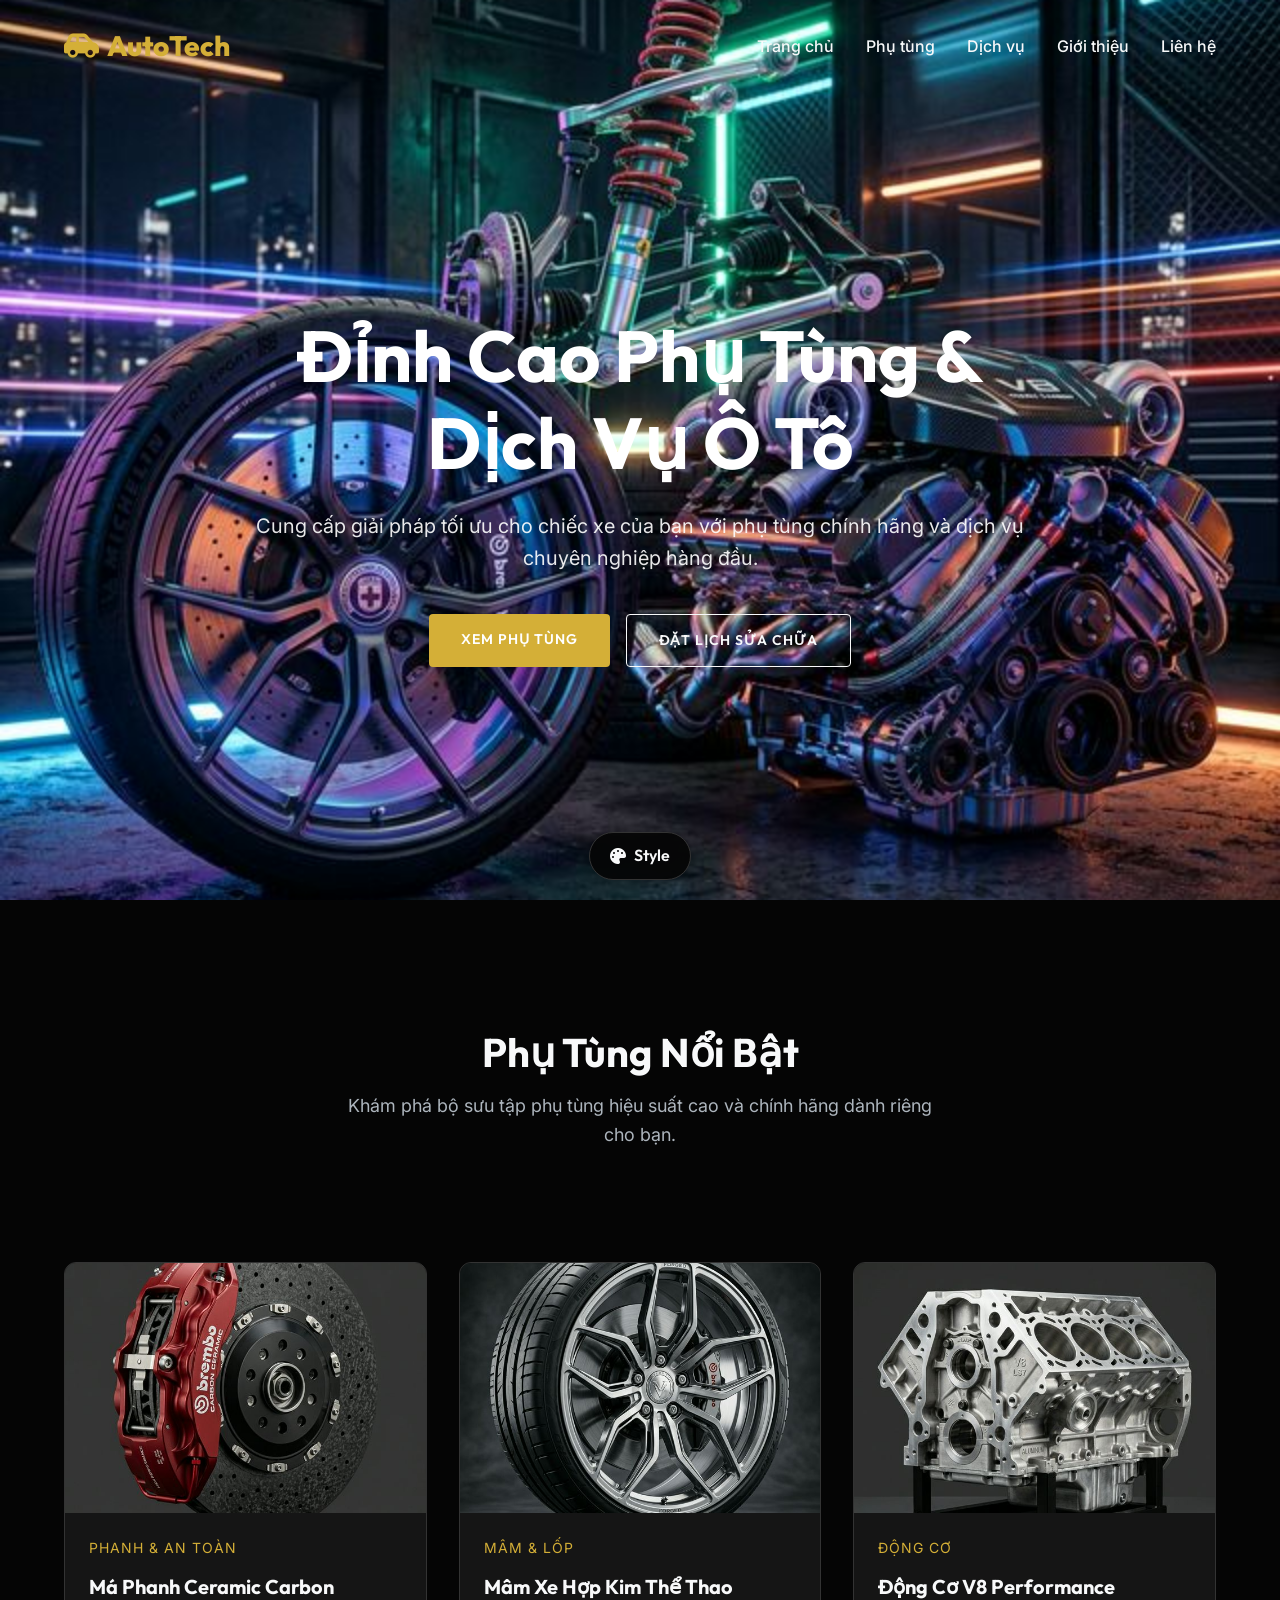
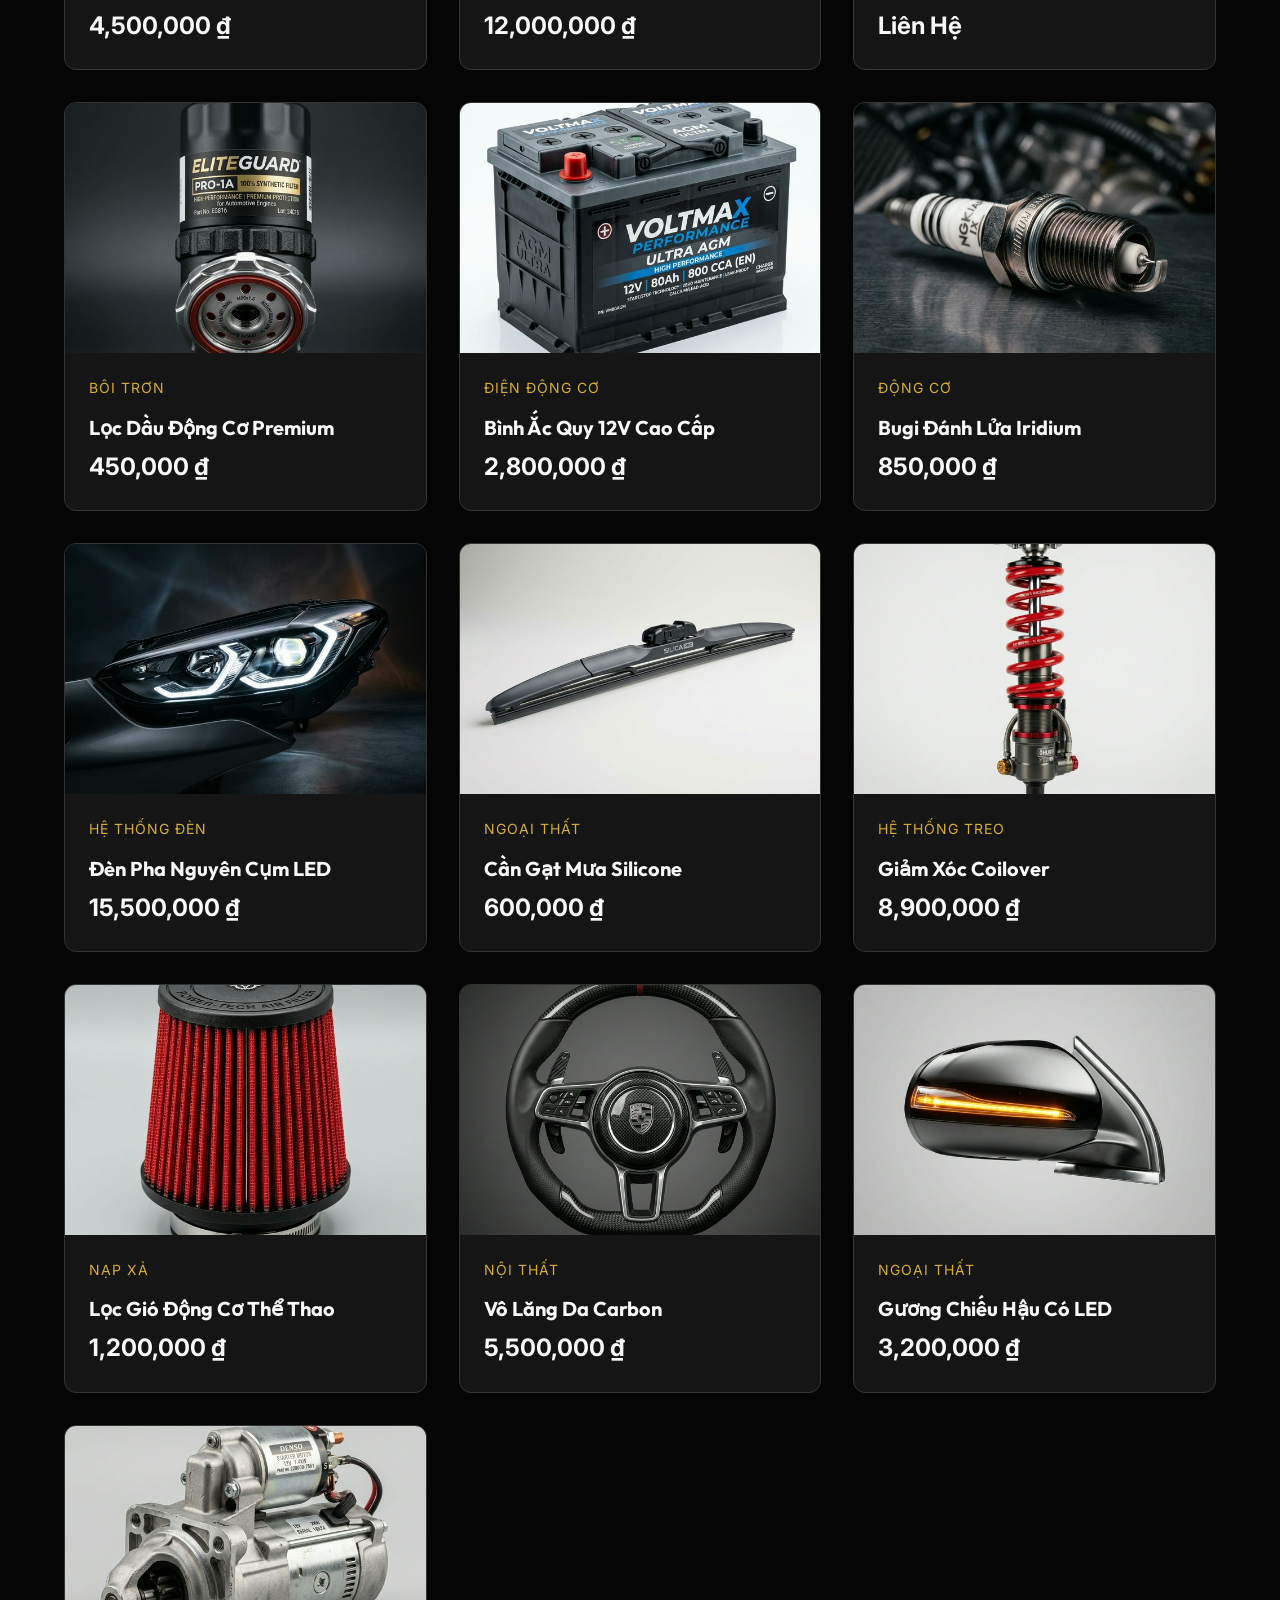
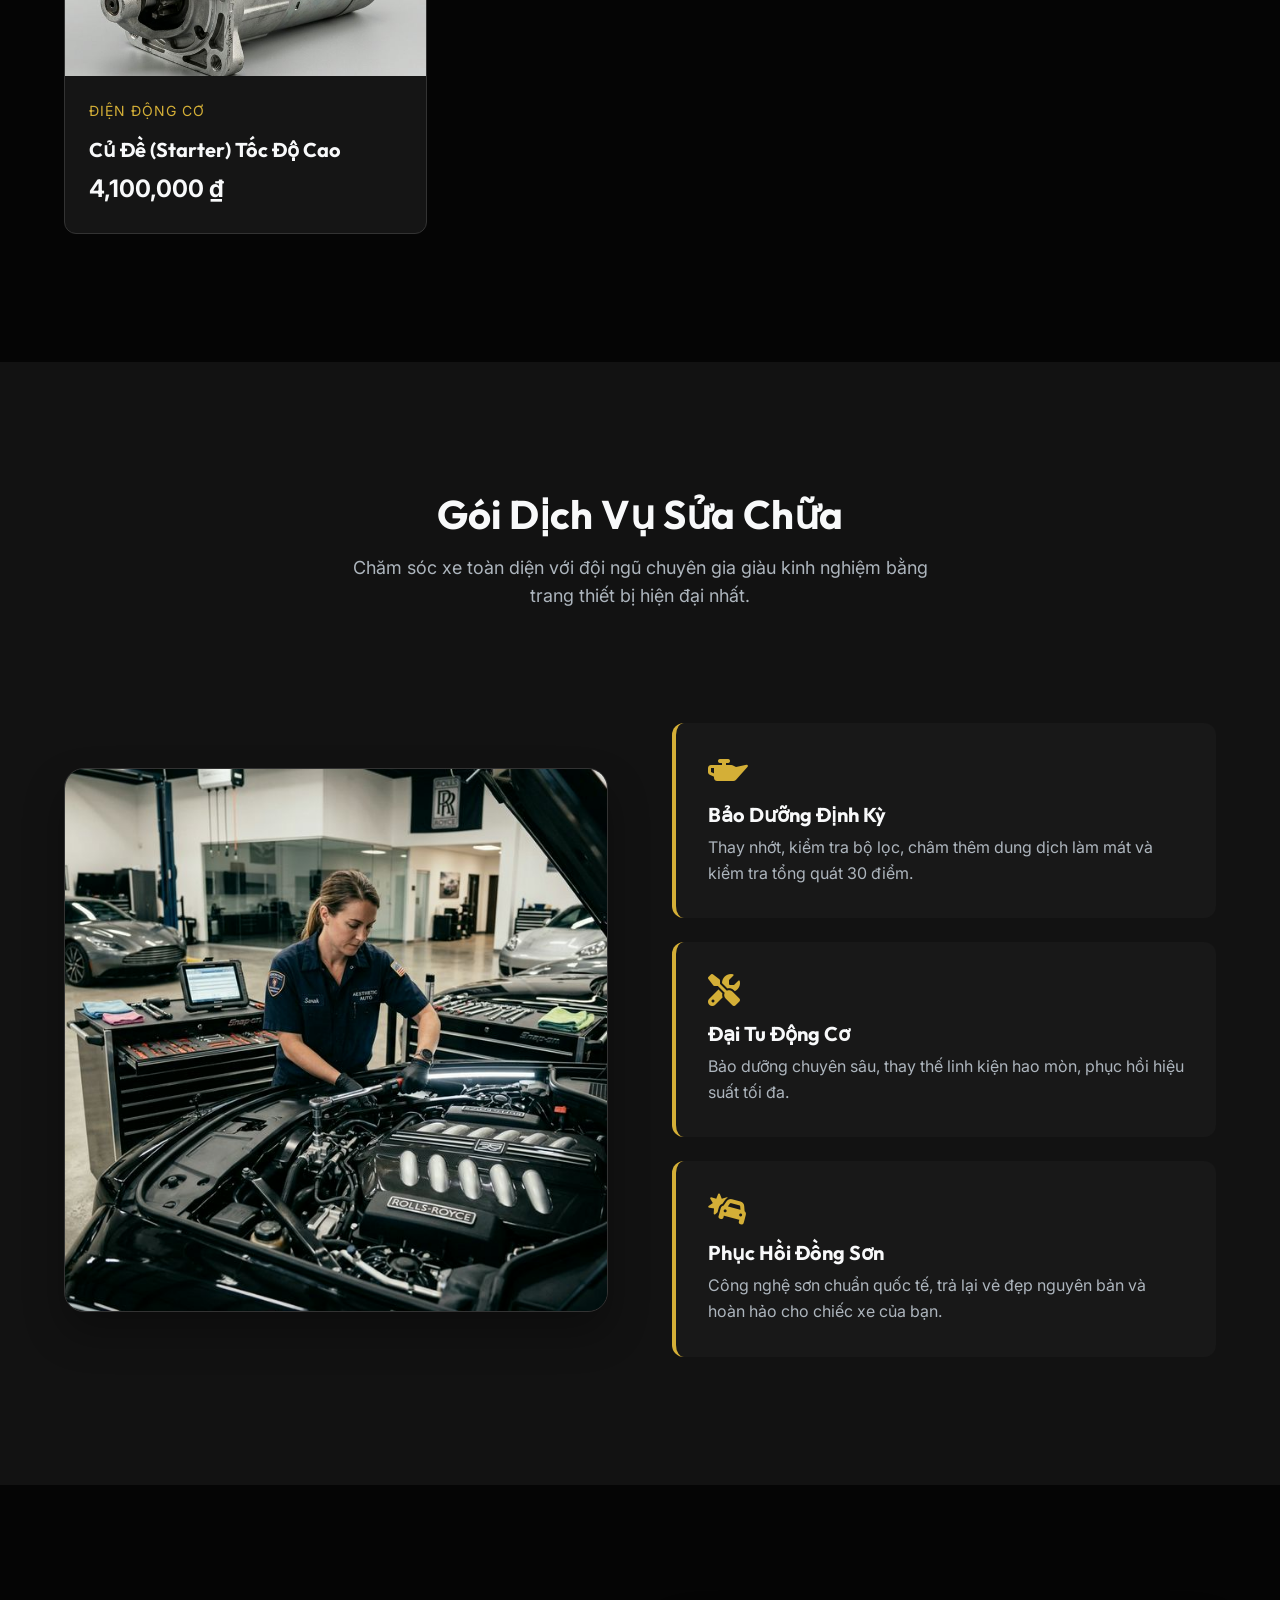
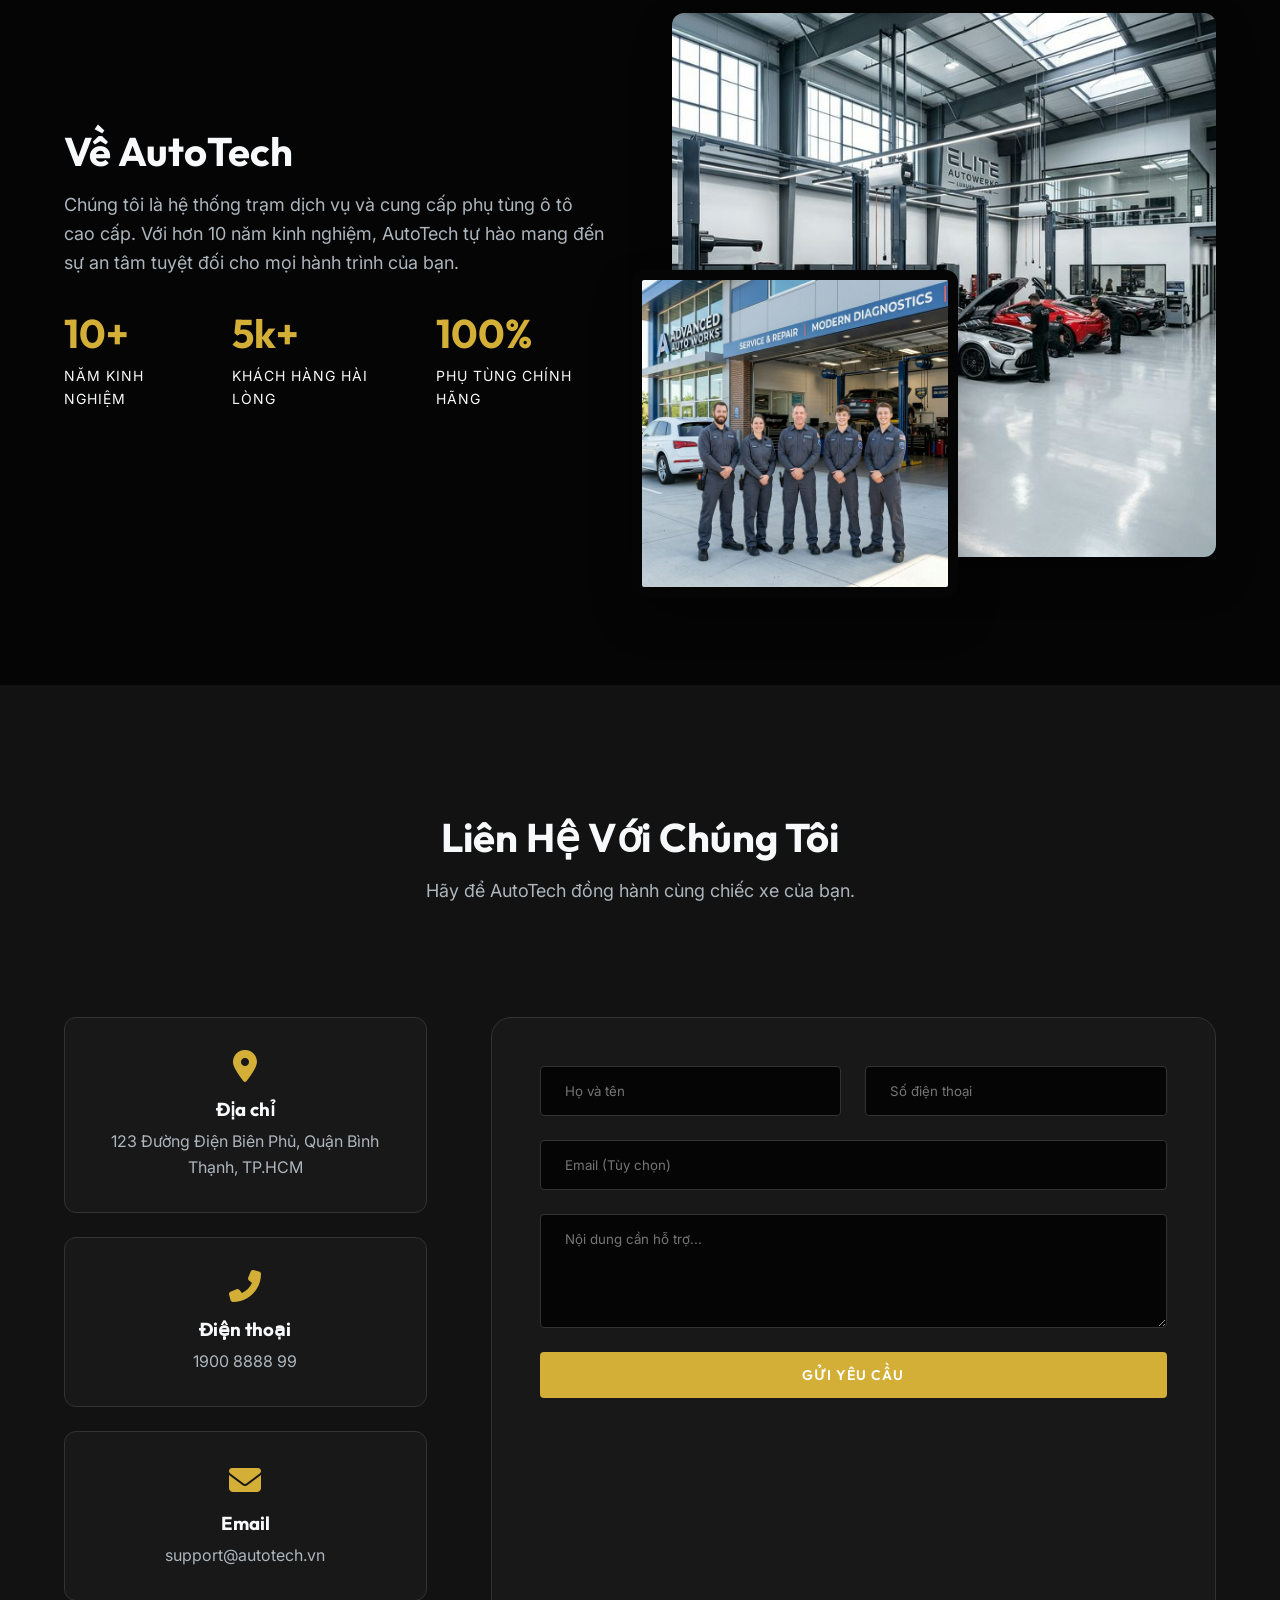
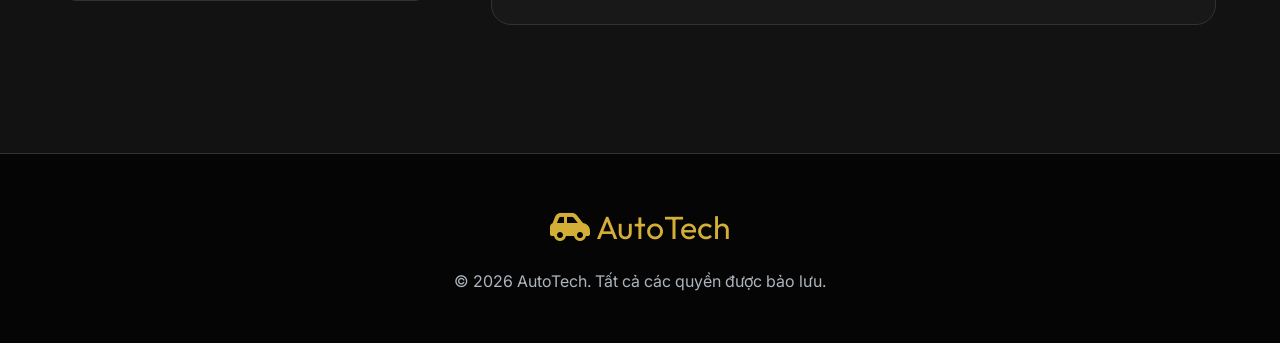
==== index.html @ e9d88c74 "base" ====
<!DOCTYPE html>
<html lang="vi">
<head>
  <meta charset="UTF-8" />
  <meta name="viewport" content="width=device-width, initial-scale=1.0" />
  <title>AutoTech - Phụ Tùng & Dịch Vụ Ô Tô Premium</title>
  <meta name="description" content="Chuyên cung cấp phụ tùng ô tô chính hãng và dịch vụ bảo dưỡng sửa chữa chuyên nghiệp. Trải nghiệm dịch vụ đẳng cấp." />
  <link rel="preconnect" href="https://fonts.googleapis.com">
  <link rel="preconnect" href="https://fonts.gstatic.com" crossorigin>
  <link href="https://fonts.googleapis.com/css2?family=Inter:wght@300;400;500;600;700&family=Outfit:wght@400;600;800&family=Roboto+Mono:wght@400;700&display=swap" rel="stylesheet">
  <link rel="stylesheet" href="styles.css" />
  <link rel="stylesheet" href="https://cdnjs.cloudflare.com/ajax/libs/font-awesome/6.4.0/css/all.min.css" />
</head>
<body class="theme-dark-luxury">
  
  <!-- Navigation -->
  <nav class="navbar" id="navbar">
    <div class="container nav-container">
      <a href="#" class="logo">
        <i class="fa-solid fa-car-side"></i> AutoTech
      </a>
      <ul class="nav-links">
        <li><a href="#home">Trang chủ</a></li>
        <li><a href="#products">Phụ tùng</a></li>
        <li><a href="#services">Dịch vụ</a></li>
        <li><a href="#about">Giới thiệu</a></li>
        <li><a href="#contact">Liên hệ</a></li>
      </ul>
      <div class="hamburger">
        <i class="fas fa-bars"></i>
      </div>
    </div>
  </nav>

  <!-- Hero Section -->
  <header class="hero" id="home">
    <div class="hero-bg">
      <img src="images/banner.png" alt="Auto parts banner" />
      <div class="hero-overlay"></div>
    </div>
    <div class="container hero-content">
      <h1 class="animate-up">Đỉnh Cao Phụ Tùng & Dịch Vụ Ô Tô</h1>
      <p class="animate-up delay-1">Cung cấp giải pháp tối ưu cho chiếc xe của bạn với phụ tùng chính hãng và dịch vụ chuyên nghiệp hàng đầu.</p>
      <div class="hero-buttons animate-up delay-2">
        <a href="#products" class="btn btn-primary">Xem Phụ Tùng</a>
        <a href="#services" class="btn btn-outline">đặt lịch sửa chữa</a>
      </div>
    </div>
  </header>

  <!-- Products Section -->
  <section class="products-section" id="products">
    <div class="container">
      <div class="section-header">
        <h2 class="section-title">Phụ Tùng Nổi Bật</h2>
        <p class="section-subtitle">Khám phá bộ sưu tập phụ tùng hiệu suất cao và chính hãng dành riêng cho bạn.</p>
      </div>
      
      <div class="product-grid" id="productGrid">
        <!-- Injected via JS -->
      </div>
    </div>
  </section>

  <!-- Services Section -->
  <section class="services-section" id="services">
    <div class="container">
      <div class="section-header">
        <h2 class="section-title">Gói Dịch Vụ Sửa Chữa</h2>
        <p class="section-subtitle">Chăm sóc xe toàn diện với đội ngũ chuyên gia giàu kinh nghiệm bằng trang thiết bị hiện đại nhất.</p>
      </div>

      <div class="services-wrapper">
        <div class="services-image">
          <img src="images/service.png" alt="Car Repair Service" />
        </div>
        <div class="services-list" id="servicesList">
          <!-- Injected via JS -->
        </div>
      </div>
    </div>
  </section>

  <!-- About Section -->
  <section class="about-section" id="about">
    <div class="container">
      <div class="about-grid">
        <div class="about-content">
          <h2 class="section-title">Về AutoTech</h2>
          <p>Chúng tôi là hệ thống trạm dịch vụ và cung cấp phụ tùng ô tô cao cấp. Với hơn 10 năm kinh nghiệm, AutoTech tự hào mang đến sự an tâm tuyệt đối cho mọi hành trình của bạn.</p>
          <div class="stats">
            <div class="stat-item">
              <h3>10+</h3>
              <p>Năm kinh nghiệm</p>
            </div>
            <div class="stat-item">
              <h3>5k+</h3>
              <p>Khách hàng hài lòng</p>
            </div>
            <div class="stat-item">
              <h3>100%</h3>
              <p>Phụ tùng chính hãng</p>
            </div>
          </div>
        </div>
        <div class="about-images">
          <img src="images/garage.png" alt="Garage Image" class="about-img main-img" />
          <img src="images/mechanics.png" alt="Mechanics" class="about-img float-img" />
        </div>
      </div>
    </div>
  </section>

  <!-- Contact Section -->
  <section class="contact-section" id="contact">
    <div class="container">
      <div class="section-header">
        <h2 class="section-title">Liên Hệ Với Chúng Tôi</h2>
        <p class="section-subtitle">Hãy để AutoTech đồng hành cùng chiếc xe của bạn.</p>
      </div>
      
      <div class="contact-grid">
        <div class="contact-info">
          <div class="contact-card">
            <i class="fas fa-map-marker-alt"></i>
            <h3>Địa chỉ</h3>
            <p>123 Đường Điện Biên Phủ, Quận Bình Thạnh, TP.HCM</p>
          </div>
          <div class="contact-card">
            <i class="fas fa-phone-alt"></i>
            <h3>Điện thoại</h3>
            <p>1900 8888 99</p>
          </div>
          <div class="contact-card">
            <i class="fas fa-envelope"></i>
            <h3>Email</h3>
            <p>support@autotech.vn</p>
          </div>
        </div>
        
        <form class="contact-form">
          <div class="input-group">
            <input type="text" placeholder="Họ và tên" required />
            <input type="tel" placeholder="Số điện thoại" required />
          </div>
          <input type="email" placeholder="Email (Tùy chọn)" />
          <textarea placeholder="Nội dung cần hỗ trợ..." rows="5" required></textarea>
          <button type="submit" class="btn btn-primary btn-block">Gửi Yêu Cầu</button>
        </form>
      </div>
    </div>
  </section>

  <!-- Footer -->
  <footer>
    <div class="container footer-content">
      <div class="footer-logo">
        <i class="fa-solid fa-car-side"></i> AutoTech
      </div>
      <p>&copy; 2026 AutoTech. Tất cả các quyền được bảo lưu.</p>
    </div>
  </footer>

  <!-- Style Switcher (Bottom Center) -->
  <div class="style-switcher-wrapper">
    <div class="style-switcher-toggle" id="switcherToggle">
      <i class="fas fa-palette"></i> Style
    </div>
    <div class="style-switcher-panel" id="switcherPanel">
      <h3>Chọn Theme (UI/UX)</h3>
      <div class="theme-options">
        <button class="theme-btn active" data-theme="theme-dark-luxury">
          <span class="color-dot" style="background:#0a0a0a; border: 2px solid #d4af37"></span>
          Dark Luxury
        </button>
        <button class="theme-btn" data-theme="theme-fresh-modern">
          <span class="color-dot" style="background:#ffffff; border: 2px solid #2563eb"></span>
          Fresh Modern
        </button>
        <button class="theme-btn" data-theme="theme-racing-red">
          <span class="color-dot" style="background:#18181b; border: 2px solid #ef4444"></span>
          Racing Red
        </button>
        <button class="theme-btn" data-theme="theme-ocean-depth">
          <span class="color-dot" style="background:#0f172a; border: 2px solid #06b6d4"></span>
          Ocean Depth
        </button>
        <button class="theme-btn" data-theme="theme-industrial">
          <span class="color-dot" style="background:#1f1e1d; border: 2px solid #f97316"></span>
          Industrial
        </button>
      </div>
    </div>
  </div>

  <script src="main.js"></script>
</body>
</html>
---- styles.css ----
/* CSS Variables & Theming */
:root {
  /* Default: Dark Luxury */
  --bg-primary: #050505;
  --bg-secondary: #121212;
  --text-primary: #f8f9fa;
  --text-secondary: #adb5bd;
  --accent-color: #d4af37; /* Gold */
  --accent-hover: #b38f20;
  --card-bg: rgba(25, 25, 25, 0.8);
  --border-color: #333;
  --nav-bg: rgba(5, 5, 5, 0.9);
  --font-heading: 'Outfit', sans-serif;
  --font-body: 'Inter', sans-serif;
  --radius-sm: 4px;
  --radius-md: 12px;
  --radius-lg: 20px;
  --hero-overlay: rgba(0,0,0,0.7);
  --layout-style: 'classic';
}

/* Theme 2: Fresh Modern */
.theme-fresh-modern {
  --bg-primary: #f8fafc;
  --bg-secondary: #ffffff;
  --text-primary: #0f172a;
  --text-secondary: #475569;
  --accent-color: #2563eb;
  --accent-hover: #1d4ed8;
  --card-bg: #ffffff;
  --border-color: #e2e8f0;
  --nav-bg: rgba(255, 255, 255, 0.95);
  --font-heading: 'Inter', sans-serif;
  --hero-overlay: rgba(255, 255, 255, 0.3);
  --radius-sm: 8px;
  --radius-md: 16px;
  --radius-lg: 30px;
  --layout-style: 'soft';
}
.theme-fresh-modern .hero-bg img { filter: brightness(0.8); }
.theme-fresh-modern h1, .theme-fresh-modern .hero p { color: #fff; text-shadow: 0 2px 10px rgba(0,0,0,0.5); }

/* Theme 3: Racing Red */
.theme-racing-red {
  --bg-primary: #09090b;
  --bg-secondary: #18181b;
  --text-primary: #ffffff;
  --text-secondary: #a1a1aa;
  --accent-color: #ef4444;
  --accent-hover: #dc2626;
  --card-bg: #27272a;
  --border-color: #ef4444;
  --nav-bg: rgba(9, 9, 11, 0.9);
  --font-heading: 'Roboto Mono', monospace;
  --hero-overlay: rgba(9,9,11,0.85);
  --radius-sm: 0px;
  --radius-md: 0px;
  --radius-lg: 0px;
  --layout-style: 'sharp';
}

/* Theme 4: Ocean Depth */
.theme-ocean-depth {
  --bg-primary: #020617;
  --bg-secondary: #0f172a;
  --text-primary: #f8fafc;
  --text-secondary: #94a3b8;
  --accent-color: #06b6d4;
  --accent-hover: #0891b2;
  --card-bg: rgba(15, 23, 42, 0.8);
  --border-color: #1e293b;
  --nav-bg: rgba(2, 6, 23, 0.9);
  --font-heading: 'Outfit', sans-serif;
  --hero-overlay: rgba(2,6,23,0.7);
  --radius-sm: 10px;
  --radius-md: 24px;
  --radius-lg: 40px;
  --layout-style: 'fluid';
}

/* Theme 5: Industrial Grunge */
.theme-industrial {
  --bg-primary: #1c1917;
  --bg-secondary: #292524;
  --text-primary: #fafaf9;
  --text-secondary: #a8a29e;
  --accent-color: #f97316;
  --accent-hover: #ea580c;
  --card-bg: #44403c;
  --border-color: #78716c;
  --nav-bg: rgba(28, 25, 23, 0.9);
  --font-heading: 'Inter', sans-serif;
  --hero-overlay: rgba(28, 25, 23, 0.8);
  --radius-sm: 2px;
  --radius-md: 4px;
  --radius-lg: 8px;
  --layout-style: 'blocky';
}

/* Global Reset */
* {
  margin: 0;
  padding: 0;
  box-sizing: border-box;
}

html {
  scroll-behavior: smooth;
}

body {
  font-family: var(--font-body);
  background-color: var(--bg-primary);
  color: var(--text-primary);
  line-height: 1.6;
  transition: background-color 0.4s ease, color 0.4s ease;
  overflow-x: hidden;
}

h1, h2, h3, h4, h5, h6 {
  font-family: var(--font-heading);
  font-weight: 700;
  line-height: 1.2;
}

a {
  text-decoration: none;
  color: inherit;
}

img {
  max-width: 100%;
  height: auto;
  display: block;
}

.container {
  width: 90%;
  max-width: 1200px;
  margin: 0 auto;
}

/* Typography Utility */
.section-title {
  font-size: 2.5rem;
  margin-bottom: 1rem;
  color: var(--text-primary);
  text-transform: capitalize;
}

.section-subtitle {
  font-size: 1.125rem;
  color: var(--text-secondary);
  max-width: 600px;
  margin-bottom: 3rem;
}

.section-header {
  text-align: center;
  margin-bottom: 4rem;
  display: flex;
  flex-direction: column;
  align-items: center;
}

/* Button Styles */
.btn {
  display: inline-block;
  padding: 0.875rem 2rem;
  border-radius: var(--radius-sm);
  font-weight: 600;
  text-transform: uppercase;
  letter-spacing: 1px;
  cursor: pointer;
  transition: all 0.3s ease;
  font-size: 0.875rem;
  border: none;
  font-family: var(--font-heading);
}

.btn-primary {
  background-color: var(--accent-color);
  color: #fff;
}

.btn-primary:hover {
  background-color: var(--accent-hover);
  transform: translateY(-2px);
  box-shadow: 0 4px 15px rgba(var(--accent-color), 0.4);
}

.btn-outline {
  background-color: transparent;
  color: var(--text-primary);
  border: 1px solid var(--text-primary);
}

.btn-outline:hover {
  background-color: var(--text-primary);
  color: var(--bg-primary);
}

.btn-block {
  width: 100%;
}

/* Navbar */
.navbar {
  position: fixed;
  top: 0;
  left: 0;
  width: 100%;
  padding: 1.5rem 0;
  background-color: transparent;
  transition: all 0.3s ease;
  z-index: 1000;
}

.navbar.scrolled {
  background-color: var(--nav-bg);
  padding: 1rem 0;
  backdrop-filter: blur(10px);
  box-shadow: 0 4px 20px rgba(0, 0, 0, 0.1);
  border-bottom: 1px solid var(--border-color);
}

.nav-container {
  display: flex;
  justify-content: space-between;
  align-items: center;
}

.logo {
  font-size: 1.75rem;
  font-weight: 800;
  font-family: var(--font-heading);
  color: var(--accent-color);
  display: flex;
  align-items: center;
  gap: 0.5rem;
}

.nav-links {
  list-style: none;
  display: flex;
  gap: 2rem;
}

.nav-links a {
  font-weight: 500;
  font-size: 1rem;
  transition: color 0.3s ease;
}

.nav-links a:hover {
  color: var(--accent-color);
}

.hamburger {
  display: none;
  font-size: 1.5rem;
  cursor: pointer;
}

/* Hero Section */
.hero {
  position: relative;
  min-height: 100vh;
  display: flex;
  align-items: center;
  justify-content: center;
  text-align: center;
  padding-top: 80px;
}

.hero-bg {
  position: absolute;
  top: 0;
  left: 0;
  width: 100%;
  height: 100%;
  z-index: -2;
}

.hero-bg img {
  width: 100%;
  height: 100%;
  object-fit: cover;
  object-position: center;
}

.hero-overlay {
  position: absolute;
  top: 0;
  left: 0;
  width: 100%;
  height: 100%;
  background: var(--hero-overlay);
  z-index: -1;
  transition: background 0.4s ease;
}

.hero-content {
  max-width: 800px;
  z-index: 1;
}

.hero h1 {
  font-size: 4.5rem;
  margin-bottom: 1.5rem;
  color: #fff;
}

.hero p {
  font-size: 1.25rem;
  color: rgba(255, 255, 255, 0.9);
  margin-bottom: 2.5rem;
}

.hero-buttons {
  display: flex;
  gap: 1rem;
  justify-content: center;
}

/* Animations */
.animate-up {
  opacity: 0;
  transform: translateY(30px);
  animation: fadeUp 1s cubic-bezier(0.16, 1, 0.3, 1) forwards;
}
.delay-1 { animation-delay: 0.2s; }
.delay-2 { animation-delay: 0.4s; }

@keyframes fadeUp {
  to {
    opacity: 1;
    transform: translateY(0);
  }
}

/* Products Section */
.products-section {
  padding: 8rem 0;
  background-color: var(--bg-primary);
}

.product-grid {
  display: grid;
  grid-template-columns: repeat(auto-fit, minmax(300px, 1fr));
  gap: 2rem;
}

.product-card {
  background-color: var(--card-bg);
  border-radius: var(--radius-md);
  overflow: hidden;
  border: 1px solid var(--border-color);
  transition: transform 0.3s ease, box-shadow 0.3s ease;
  display: flex;
  flex-direction: column;
}

.product-card:hover {
  transform: translateY(-10px);
  box-shadow: 0 15px 30px rgba(0,0,0,0.2);
  border-color: var(--accent-color);
}

.product-img {
  height: 250px;
  width: 100%;
  object-fit: cover;
  transition: transform 0.5s ease;
}

.product-card:hover .product-img {
  transform: scale(1.05);
}

.product-info {
  padding: 1.5rem;
  flex-grow: 1;
  display: flex;
  flex-direction: column;
}

.product-title {
  font-size: 1.25rem;
  margin-bottom: 0.5rem;
}

.product-category {
  font-size: 0.875rem;
  color: var(--accent-color);
  margin-bottom: 1rem;
  text-transform: uppercase;
  letter-spacing: 1px;
}

.product-price {
  font-size: 1.5rem;
  font-weight: 700;
  margin-top: auto;
  color: var(--text-primary);
}

/* Services Section */
.services-section {
  padding: 8rem 0;
  background-color: var(--bg-secondary);
}

.services-wrapper {
  display: grid;
  grid-template-columns: 1fr 1fr;
  gap: 4rem;
  align-items: center;
}

.services-image img {
  border-radius: var(--radius-lg);
  box-shadow: 0 20px 40px rgba(0,0,0,0.3);
  border: 1px solid var(--border-color);
}

.services-list {
  display: flex;
  flex-direction: column;
  gap: 1.5rem;
}

.service-item {
  background-color: var(--card-bg);
  padding: 2rem;
  border-radius: var(--radius-md);
  border-left: 4px solid var(--accent-color);
  transition: all 0.3s ease;
}

.service-item:hover {
  transform: translateX(10px);
  background-color: var(--bg-primary);
}

.service-icon {
  font-size: 2rem;
  color: var(--accent-color);
  margin-bottom: 1rem;
}

.service-title {
  font-size: 1.25rem;
  margin-bottom: 0.5rem;
}

.service-desc {
  color: var(--text-secondary);
}

/* About Section */
.about-section {
  padding: 8rem 0;
  background-color: var(--bg-primary);
}

.about-grid {
  display: grid;
  grid-template-columns: 1fr 1fr;
  gap: 4rem;
  align-items: center;
}

.about-content p {
  color: var(--text-secondary);
  font-size: 1.125rem;
  margin-bottom: 2rem;
}

.stats {
  display: flex;
  gap: 2rem;
}

.stat-item h3 {
  font-size: 2.5rem;
  color: var(--accent-color);
  margin-bottom: 0.5rem;
}

.stat-item p {
  font-size: 0.875rem;
  text-transform: uppercase;
  letter-spacing: 1px;
  color: var(--text-primary);
}

.about-images {
  position: relative;
}

.about-img {
  border-radius: var(--radius-md);
  box-shadow: 0 20px 40px rgba(0,0,0,0.3);
}

.about-images .float-img {
  position: absolute;
  bottom: -40px;
  left: -40px;
  width: 60%;
  border: 10px solid var(--bg-primary);
}

/* Contact Section */
.contact-section {
  padding: 8rem 0;
  background-color: var(--bg-secondary);
}

.contact-grid {
  display: grid;
  grid-template-columns: 1fr 2fr;
  gap: 4rem;
}

.contact-card {
  background-color: var(--card-bg);
  padding: 2rem;
  border-radius: var(--radius-md);
  margin-bottom: 1.5rem;
  text-align: center;
  border: 1px solid var(--border-color);
}

.contact-card i {
  font-size: 2rem;
  color: var(--accent-color);
  margin-bottom: 1rem;
}

.contact-card h3 {
  margin-bottom: 0.5rem;
}

.contact-card p {
  color: var(--text-secondary);
}

.contact-form {
  background-color: var(--card-bg);
  padding: 3rem;
  border-radius: var(--radius-lg);
  border: 1px solid var(--border-color);
  display: flex;
  flex-direction: column;
  gap: 1.5rem;
}

.input-group {
  display: grid;
  grid-template-columns: 1fr 1fr;
  gap: 1.5rem;
}

input, textarea {
  width: 100%;
  padding: 1rem 1.5rem;
  background-color: var(--bg-primary);
  border: 1px solid var(--border-color);
  border-radius: var(--radius-sm);
  color: var(--text-primary);
  font-family: var(--font-body);
  transition: border-color 0.3s ease;
}

input:focus, textarea:focus {
  outline: none;
  border-color: var(--accent-color);
}

/* Footer */
footer {
  background-color: var(--bg-primary);
  border-top: 1px solid var(--border-color);
  padding: 3rem 0;
  text-align: center;
}

.footer-logo {
  font-size: 2rem;
  font-family: var(--font-heading);
  color: var(--accent-color);
  margin-bottom: 1rem;
}

footer p {
  color: var(--text-secondary);
}

/* -----------------------------------
   THEME SPECIFIC DESKTOP LAYOUT MODIFIERS 
------------------------------------ */
@media (min-width: 993px) {
  /* Fresh Modern Layout Modifiers */
  .theme-fresh-modern .about-grid { grid-template-columns: 2fr 3fr; direction: rtl; }
  .theme-fresh-modern .about-content, .theme-fresh-modern .about-images { direction: ltr; }
  .theme-fresh-modern .product-grid { gap: 1rem; }
  .theme-fresh-modern .services-wrapper { grid-template-columns: 3fr 2fr; }

  /* Racing Red Layout Modifiers */
  .theme-racing-red .service-item { transform: skewX(-5deg); border-radius: 0; }
  .theme-racing-red .service-item > * { transform: skewX(5deg); }
  .theme-racing-red .product-grid { grid-template-columns: repeat(auto-fit, minmax(350px, 1fr)); gap: 3rem; }
  .theme-racing-red .services-wrapper { grid-template-columns: 1fr; text-align: center; }
  .theme-racing-red .services-image { margin-top: 2rem; max-width: 700px; margin-inline: auto; order: 2; }
  .theme-racing-red .services-list { order: 1; display: grid; grid-template-columns: 1fr 1fr 1fr; gap: 1rem; }

  /* Ocean Depth Layout Modifiers */
  .theme-ocean-depth .product-grid { display: flex; flex-wrap: wrap; justify-content: center; gap: 2.5rem; }
  .theme-ocean-depth .product-card { width: calc(33.33% - 2rem); min-width: 280px; }
  .theme-ocean-depth .services-wrapper { grid-template-columns: 1fr 2fr; }
  .theme-ocean-depth .about-images .float-img { bottom: -20px; left: -20px; transform: rotate(-8deg) scale(1.1); box-shadow: 0 10px 30px var(--accent-color); }

  /* Industrial Grunge Layout Modifiers */
  .theme-industrial .product-grid { grid-template-columns: repeat(2, 1fr); gap: 2rem; }
  .theme-industrial .product-card { flex-direction: row; align-items: center; border-radius: 0; border: 3px solid var(--border-color); box-shadow: 10px 10px 0 var(--border-color); transform: none !important; }
  .theme-industrial .product-card:hover { box-shadow: 10px 10px 0 var(--accent-color); border-color: var(--accent-color); }
  .theme-industrial .product-img { width: 40%; height: 250px; }
  .theme-industrial .product-info { width: 60%; }
  .theme-industrial .contact-grid { display: flex; flex-direction: column-reverse; gap: 2rem; }
  .theme-industrial .contact-info { display: grid; grid-template-columns: 1fr 1fr 1fr; gap: 1rem; }
  .theme-industrial .contact-card { margin-bottom: 0; }
}

/* Responsive Styles */
@media (max-width: 992px) {
  .hero h1 { font-size: 3.5rem; }
  .services-wrapper, .about-grid, .contact-grid {
    grid-template-columns: 1fr;
    gap: 3rem;
  }
  .input-group {
    grid-template-columns: 1fr;
  }
  .about-images .float-img {
    display: none;
  }
}

@media (max-width: 768px) {
  .nav-links {
    position: absolute;
    top: 100%;
    left: 0;
    width: 100%;
    background-color: var(--nav-bg);
    flex-direction: column;
    padding: 2rem;
    gap: 1.5rem;
    text-align: center;
    clip-path: polygon(0 0, 100% 0, 100% 0, 0 0);
    transition: clip-path 0.4s ease;
  }
  .nav-links.active {
    clip-path: polygon(0 0, 100% 0, 100% 100%, 0 100%);
  }
  .hamburger {
    display: block;
  }
  .hero h1 { font-size: 2.5rem; }
  .hero-buttons { flex-direction: column; }
}

/* Style Switcher UI (Bottom Center) */
.style-switcher-wrapper {
  position: fixed;
  bottom: 20px;
  left: 50%;
  transform: translateX(-50%);
  z-index: 9999;
  display: flex;
  flex-direction: column;
  align-items: center;
}

.style-switcher-toggle {
  background: var(--nav-bg);
  color: var(--text-primary);
  padding: 10px 20px;
  border-radius: 30px;
  border: 1px solid var(--border-color);
  backdrop-filter: blur(10px);
  box-shadow: 0 4px 15px rgba(0,0,0,0.3);
  cursor: pointer;
  font-family: var(--font-heading);
  font-weight: 600;
  display: flex;
  align-items: center;
  gap: 8px;
  transition: all 0.3s;
}

.style-switcher-toggle:hover {
  border-color: var(--accent-color);
}

.style-switcher-panel {
  background: var(--nav-bg);
  border: 1px solid var(--border-color);
  padding: 1.5rem;
  border-radius: var(--radius-md);
  margin-bottom: 10px;
  backdrop-filter: blur(10px);
  box-shadow: 0 10px 30px rgba(0,0,0,0.5);
  display: none;
  opacity: 0;
  transform: translateY(20px);
  transition: all 0.3s ease;
  width: max-content;
}

.style-switcher-panel.show {
  display: block;
  opacity: 1;
  transform: translateY(0);
}

.style-switcher-panel h3 {
  font-size: 1.1rem;
  margin-bottom: 1rem;
  text-align: center;
}

.theme-options {
  display: flex;
  gap: 10px;
}

.theme-btn {
  background: var(--card-bg);
  border: 1px solid var(--border-color);
  color: var(--text-primary);
  padding: 10px 15px;
  border-radius: var(--radius-sm);
  cursor: pointer;
  display: flex;
  flex-direction: column;
  align-items: center;
  gap: 5px;
  font-size: 0.8rem;
  transition: all 0.3s;
}

.theme-btn:hover, .theme-btn.active {
  border-color: var(--accent-color);
  transform: translateY(-2px);
}

.color-dot {
  width: 24px;
  height: 24px;
  border-radius: 50%;
  display: block;
}
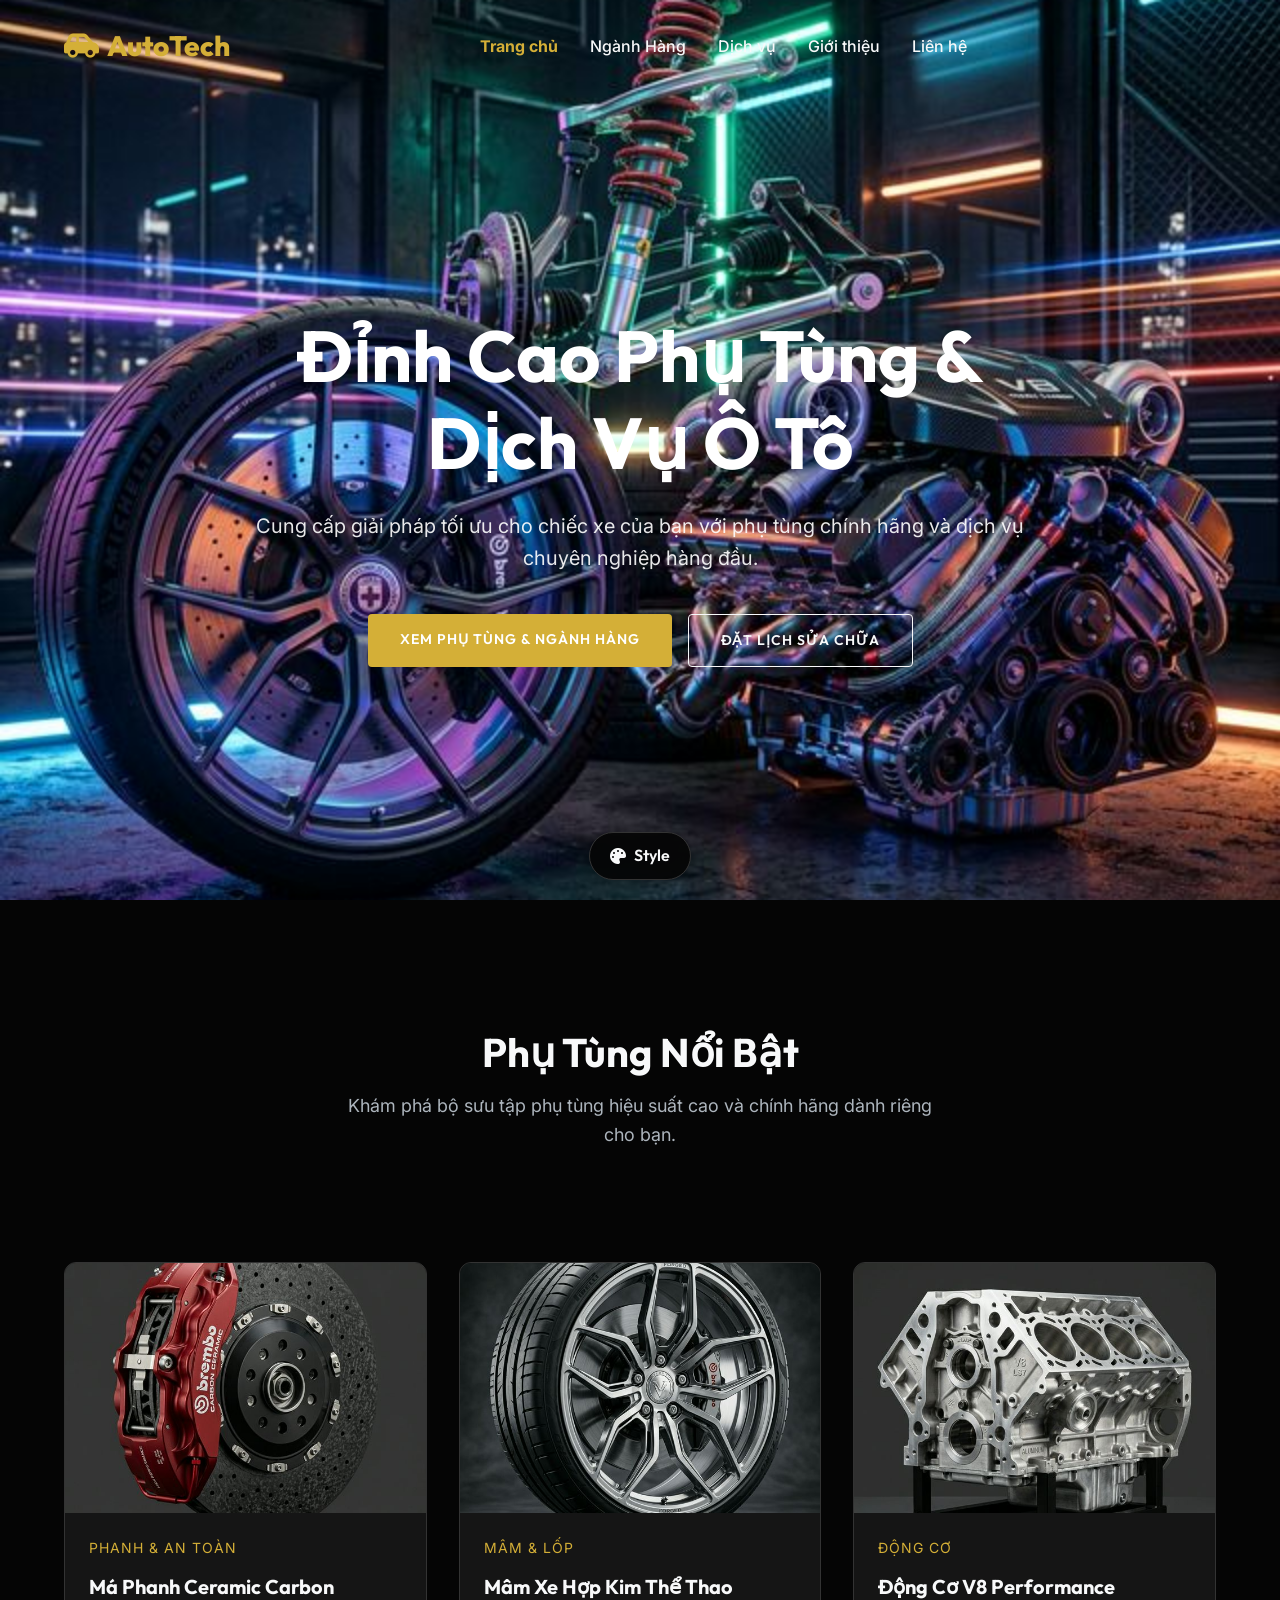
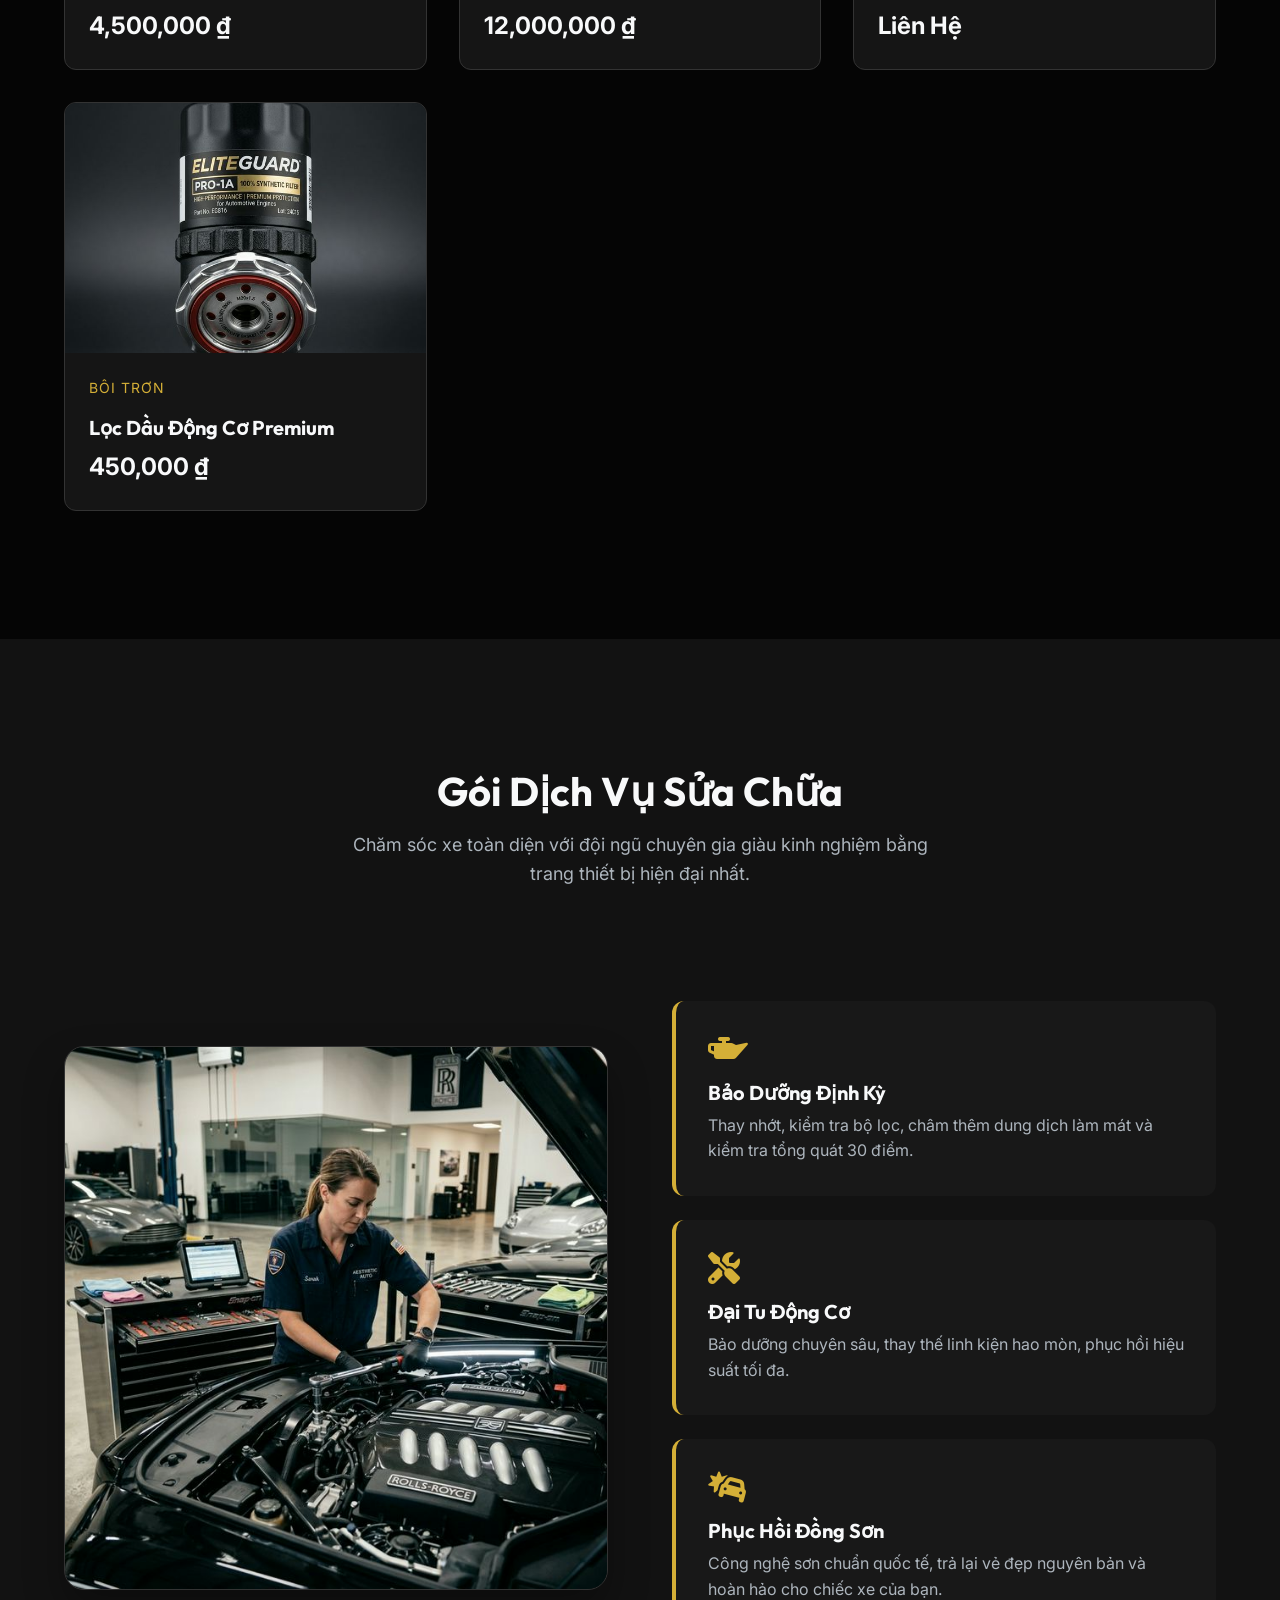
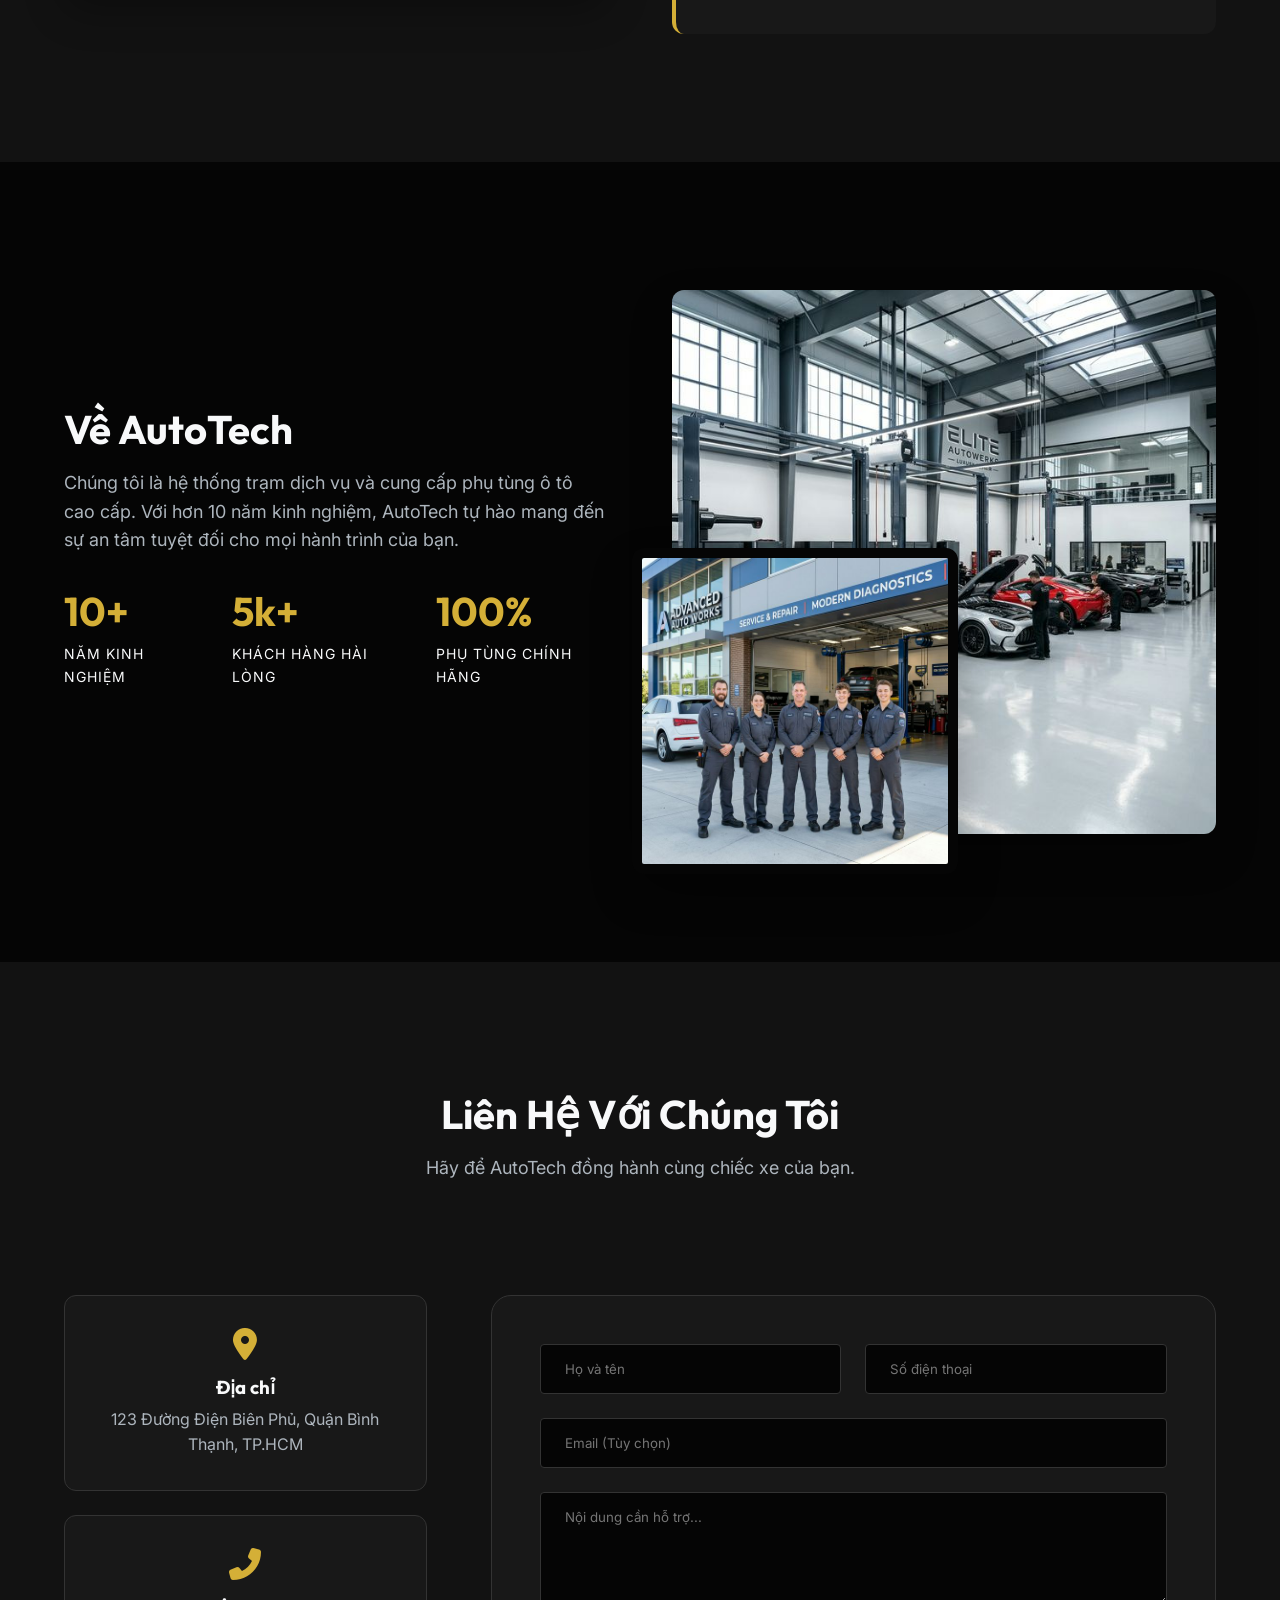
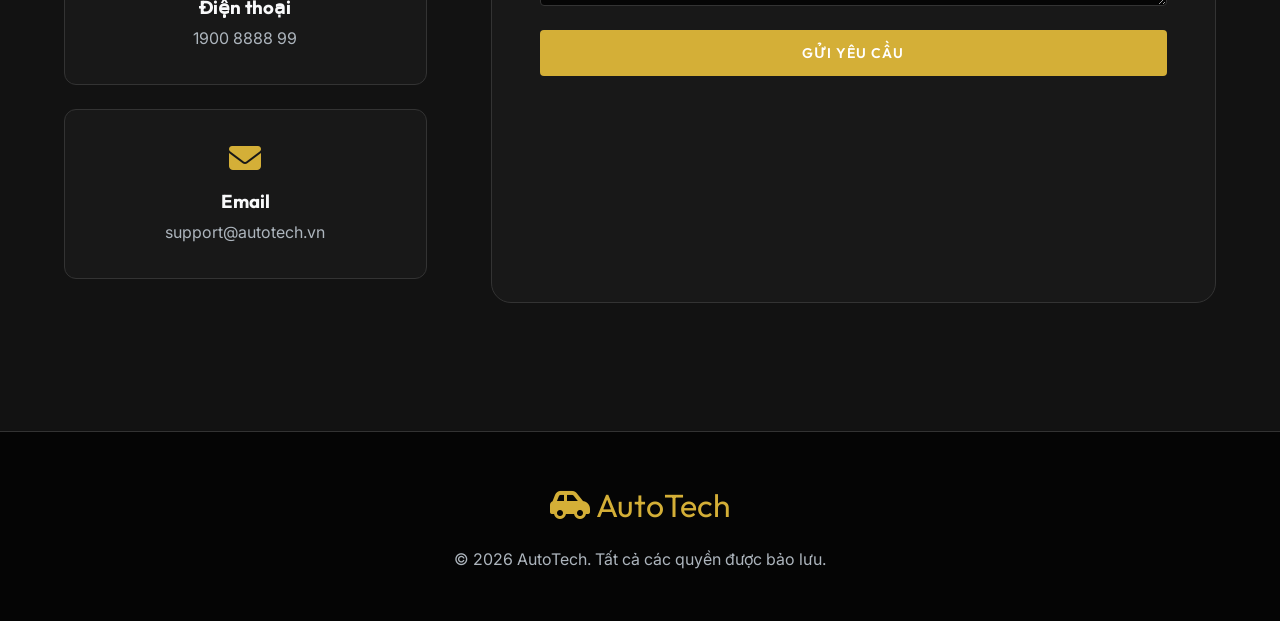
==== commit b8457036: "ok" ====
--- a/index.html
+++ b/index.html
@@ -16,18 +16,22 @@
   <!-- Navigation -->
   <nav class="navbar" id="navbar">
     <div class="container nav-container">
-      <a href="#" class="logo">
+      <a href="index.html" class="logo">
         <i class="fa-solid fa-car-side"></i> AutoTech
       </a>
       <ul class="nav-links">
-        <li><a href="#home">Trang chủ</a></li>
-        <li><a href="#products">Phụ tùng</a></li>
-        <li><a href="#services">Dịch vụ</a></li>
-        <li><a href="#about">Giới thiệu</a></li>
-        <li><a href="#contact">Liên hệ</a></li>
+        <li><a href="index.html" style="color: var(--accent-color); font-weight: 700;">Trang chủ</a></li>
+        <li><a href="products.html">Ngành Hàng</a></li>
+        <li><a href="services.html">Dịch vụ</a></li>
+        <li><a href="about.html">Giới thiệu</a></li>
+        <li><a href="contact.html">Liên hệ</a></li>
       </ul>
-      <div class="hamburger">
-        <i class="fas fa-bars"></i>
+      <div class="nav-extra" style="display:flex; align-items:center;">
+        <div class="search-bar" style="display:none;">
+          <input type="text" placeholder="Tìm kiếm mã phụ tùng...">
+          <button><i class="fas fa-search"></i></button>
+        </div>
+        <div class="hamburger" style="margin-left: 20px;"><i class="fas fa-bars"></i></div>
       </div>
     </div>
   </nav>
@@ -42,8 +46,8 @@
       <h1 class="animate-up">Đỉnh Cao Phụ Tùng & Dịch Vụ Ô Tô</h1>
       <p class="animate-up delay-1">Cung cấp giải pháp tối ưu cho chiếc xe của bạn với phụ tùng chính hãng và dịch vụ chuyên nghiệp hàng đầu.</p>
       <div class="hero-buttons animate-up delay-2">
-        <a href="#products" class="btn btn-primary">Xem Phụ Tùng</a>
-        <a href="#services" class="btn btn-outline">đặt lịch sửa chữa</a>
+        <a href="products.html" class="btn btn-primary">Xem Phụ Tùng & Ngành Hàng</a>
+        <a href="services.html" class="btn btn-outline">đặt lịch sửa chữa</a>
       </div>
     </div>
   </header>
--- a/styles.css
+++ b/styles.css
@@ -633,6 +633,44 @@
   .theme-industrial .contact-card { margin-bottom: 0; }
 }
 
+/* NAMBAC STYLE UPDATES */
+.nav-extra .search-bar { display: flex; background: var(--bg-primary); border: 1px solid var(--border-color); border-radius: 30px; overflow: hidden; padding: 5px; }
+.nav-extra input { border: none; background: transparent; padding: 5px 15px; color: var(--text-primary); outline: none; width: 200px; }
+.nav-extra button { background: var(--accent-color); color: #fff; border: none; padding: 5px 15px; border-radius: 20px; cursor: pointer; }
+
+.nambac-style-banner { background-image: linear-gradient(rgba(0,0,0,0.6), rgba(0,0,0,0.8)), url('images/banner.png'); background-size: cover; background-position: center; padding-top: 150px; padding-bottom: 80px; text-align: left; }
+.nambac-style-banner h1 { font-size: 2.5rem; text-transform: uppercase; letter-spacing: 2px; color: #fff; }
+.nambac-style-banner .breadcrumb { margin-top: 15px; color: #ccc; font-size: 0.95rem; }
+.nambac-style-banner .active { color: var(--accent-color); font-weight: 600; }
+.breadcrumb a { color: inherit; transition: 0.3s; }
+.breadcrumb a:hover { color: var(--accent-color); }
+
+.shop-sidebar .category-list li { display: flex; justify-content: space-between; align-items: center; border-bottom: 1px dashed var(--border-color); }
+.shop-sidebar .category-list li i { font-size: 0.8rem; color: var(--text-secondary); }
+.count { background: var(--bg-secondary); padding: 2px 8px; border-radius: 10px; font-size: 0.8rem; }
+
+.shop-controls { display: flex; justify-content: space-between; align-items: center; background: var(--card-bg); padding: 15px 20px; border: 1px solid var(--border-color); border-radius: var(--radius-sm); margin-bottom: 30px; }
+.display-modes button { background: transparent; border: none; color: var(--text-secondary); font-size: 1.2rem; cursor: pointer; margin-right: 15px; }
+.display-modes button.active { color: var(--accent-color); }
+.sort-dropdown select { background: var(--bg-primary); border: 1px solid var(--border-color); color: var(--text-primary); padding: 5px 10px; border-radius: 4px; outline: none; }
+
+/* Product Detail Nambac */
+.detail-grid { display: grid; grid-template-columns: 1fr 1fr; gap: 3rem; align-items: start; }
+.shop-layout { display: grid; grid-template-columns: 250px 1fr; gap: 2rem; }
+.shop-sidebar .filter-group { background: var(--card-bg); padding: 20px; border: 1px solid var(--border-color); border-radius: var(--radius-sm); margin-bottom: 20px; }
+.shop-sidebar .filter-group h3 { margin-bottom: 15px; font-size: 1.1rem; border-bottom: 2px solid var(--border-color); padding-bottom: 10px; }
+.shop-sidebar .category-list { list-style: none; padding: 0; }
+.shop-sidebar .category-list li { padding: 10px 0; cursor: pointer; transition: 0.3s; }
+.shop-sidebar .category-list li:hover, .shop-sidebar .category-list li.active { color: var(--accent-color); }
+.trust-badges { display: flex; flex-wrap: wrap; gap: 20px; margin: 30px 0; border-top: 1px dashed var(--border-color); border-bottom: 1px dashed var(--border-color); padding: 20px 0; }
+.badge-item { display: flex; align-items: center; gap: 10px; font-size: 0.9rem; color: var(--text-primary); font-weight: 500; }
+.badge-item i { font-size: 1.8rem; color: var(--accent-color); }
+
+.product-tabs { margin-top: 60px; }
+.tab-headers { display: flex; border-bottom: 2px solid var(--border-color); overflow-x: auto; }
+.tab-headers button { background: transparent; border: none; padding: 15px 30px; color: var(--text-secondary); font-size: 1.1rem; font-weight: 600; cursor: pointer; font-family: var(--font-heading); white-space: nowrap; }
+.tab-headers button.active { color: var(--accent-color); border-bottom: 2px solid var(--accent-color); margin-bottom: -2px; }
+
 /* Responsive Styles */
 @media (max-width: 992px) {
   .hero h1 { font-size: 3.5rem; }
@@ -645,6 +683,12 @@
   }
   .about-images .float-img {
     display: none;
+  }
+  .detail-grid {
+    grid-template-columns: 1fr;
+  }
+  .shop-layout {
+    grid-template-columns: 1fr;
   }
 }
 
@@ -668,6 +712,9 @@
   .hamburger {
     display: block;
   }
+  .nav-extra .search-bar {
+    display: none;
+  }
   .hero h1 { font-size: 2.5rem; }
   .hero-buttons { flex-direction: column; }
 }
